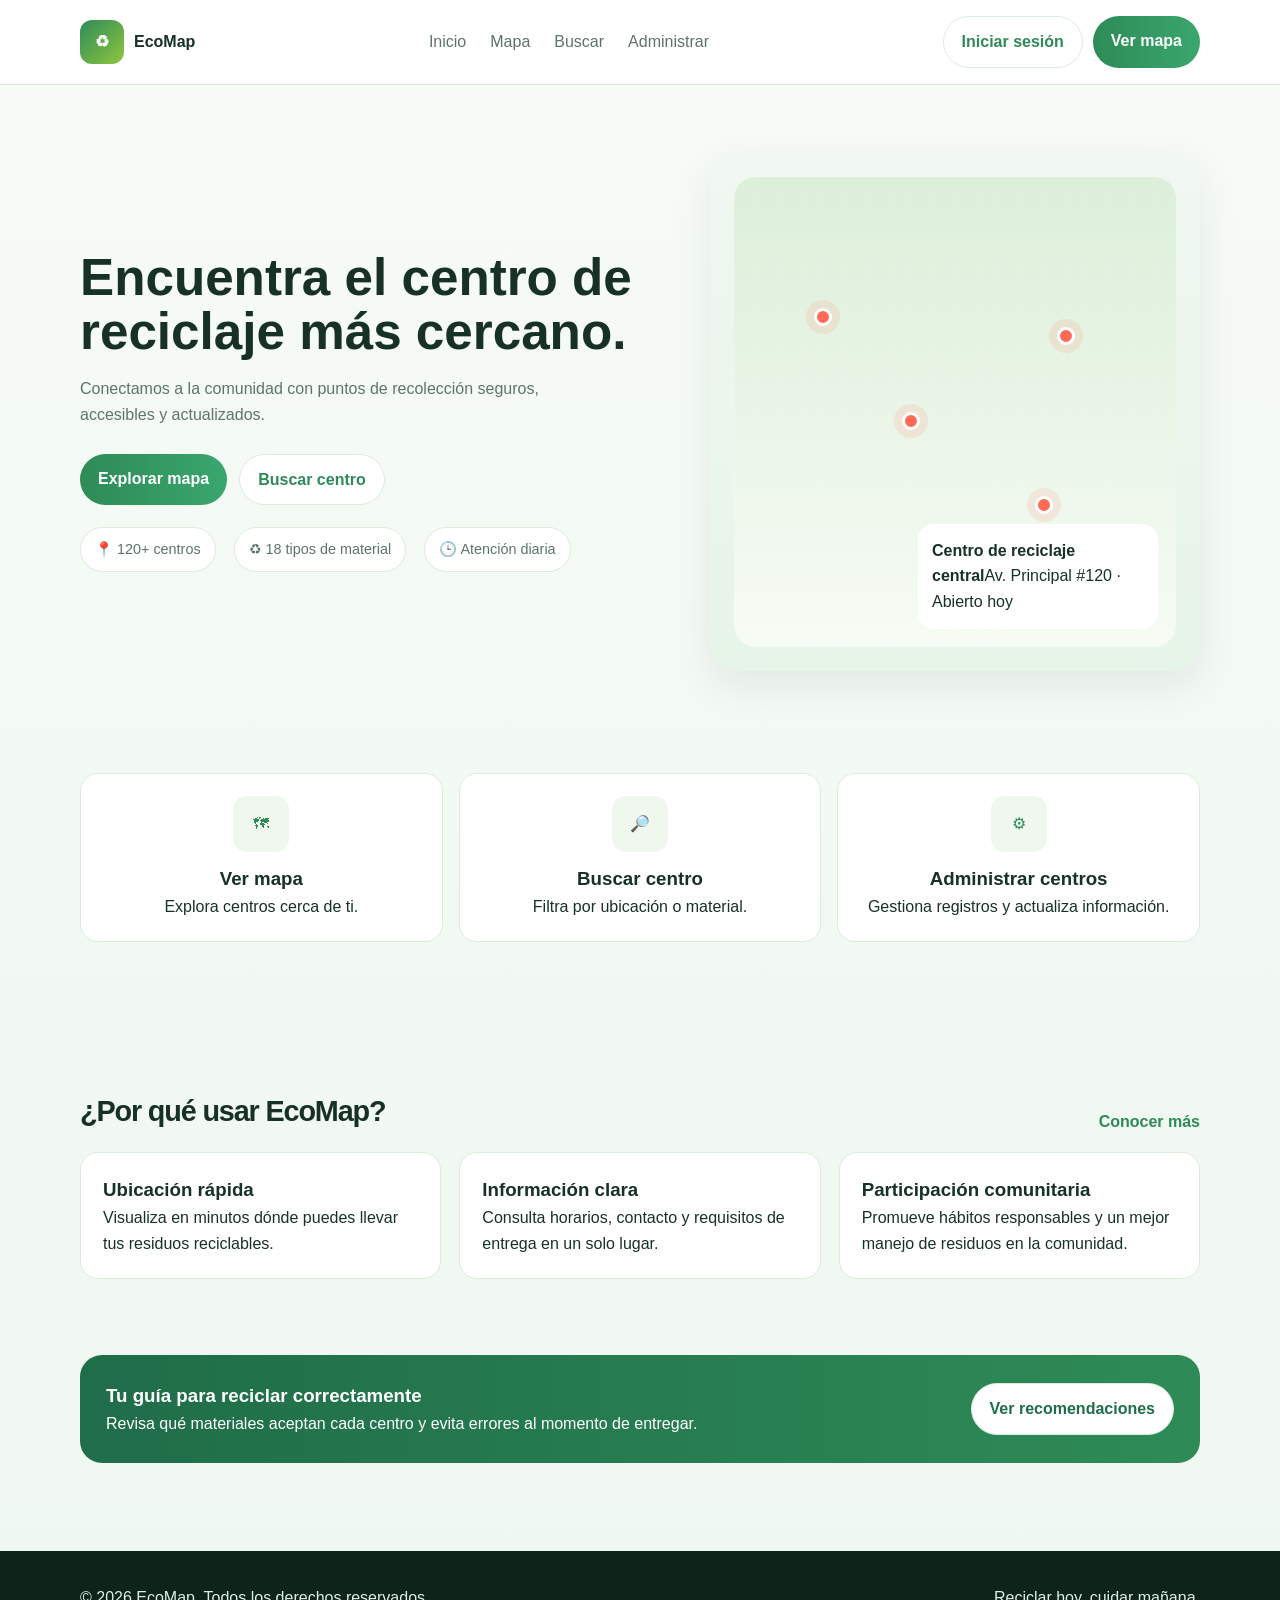
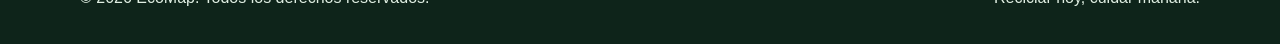
==== index.html @ 4b4d4176 "Index Index, con el css creado general y el css de index" ====
<!DOCTYPE html>
<html lang="es">
<head>
  <meta charset="UTF-8" />
  <meta name="viewport" content="width=device-width, initial-scale=1.0" />
  <title>EcoMap | Centros de Reciclaje</title>
  <link rel="stylesheet" href="css/general.css">
  <link rel="stylesheet" href="css/index.css">
</head>
<body>
  <header>
    <div class="container nav">
      <a href="#" class="brand"><span class="brand-icon">♻</span><span>EcoMap</span></a>
      <nav class="nav-links">
        <a href="#inicio">Inicio</a>
        <a href="#mapa">Mapa</a>
        <a href="#buscar">Buscar</a>
        <a href="#admin">Administrar</a>
      </nav>
      <div class="nav-actions">
        <a href="#admin" class="btn btn-secondary">Iniciar sesión</a>
        <a href="#mapa" class="btn btn-primary">Ver mapa</a>
      </div>
    </div>
  </header>
  <main>
    <section class="hero" id="inicio">
      <div class="container hero-grid">
        <div class="hero-text">
          <h1>Encuentra el centro de reciclaje más cercano.</h1>
          <p>Conectamos a la comunidad con puntos de recolección seguros, accesibles y actualizados.</p>
          <div class="hero-actions">
            <a href="#mapa" class="btn btn-primary">Explorar mapa</a>
            <a href="#buscar" class="btn btn-secondary">Buscar centro</a>
          </div>
          <div class="stats-row">
            <span class="stat-pill">📍 120+ centros</span>
            <span class="stat-pill">♻ 18 tipos de material</span>
            <span class="stat-pill">🕒 Atención diaria</span>
          </div>
        </div>
        <div class="hero-card">
          <div class="map-preview">
            <div class="marker one"></div>
            <div class="marker two"></div>
            <div class="marker three"></div>
            <div class="marker four"></div>
            <div class="map-panel"><strong>Centro de reciclaje central</strong><span>Av. Principal #120 · Abierto hoy</span></div>
          </div>
        </div>
      </div>
    </section>
    <section class="container">
      <div class="quick-actions">
        <a href="#mapa" class="quick-card"><div class="quick-icon">🗺</div><h3>Ver mapa</h3><p>Explora centros cerca de ti.</p></a>
        <a href="#buscar" class="quick-card"><div class="quick-icon">🔎</div><h3>Buscar centro</h3><p>Filtra por ubicación o material.</p></a>
        <a href="#admin" class="quick-card"><div class="quick-icon">⚙</div><h3>Administrar centros</h3><p>Gestiona registros y actualiza información.</p></a>
      </div>
    </section>
    <section id="mapa">
      <div class="container">
        <div class="section-title"><h2>¿Por qué usar EcoMap?</h2><a href="#">Conocer más</a></div>
        <div class="feature-grid">
          <div class="feature-card"><h3>Ubicación rápida</h3><p>Visualiza en minutos dónde puedes llevar tus residuos reciclables.</p></div>
          <div class="feature-card"><h3>Información clara</h3><p>Consulta horarios, contacto y requisitos de entrega en un solo lugar.</p></div>
          <div class="feature-card"><h3>Participación comunitaria</h3><p>Promueve hábitos responsables y un mejor manejo de residuos en la comunidad.</p></div>
        </div>
      </div>
    </section>
    <section id="buscar">
      <div class="container">
        <div class="info-banner">
          <div><h3>Tu guía para reciclar correctamente</h3><p>Revisa qué materiales aceptan cada centro y evita errores al momento de entregar.</p></div>
          <a href="#buscar" class="btn btn-secondary" style="background:#fff;color:#1f6d49;">Ver recomendaciones</a>
        </div>
      </div>
    </section>
  </main>
  <footer>
    <div class="container footer-grid">
      <p>© 2026 EcoMap. Todos los derechos reservados.</p>
      <p>Reciclar hoy, cuidar mañana.</p>
    </div>
  </footer>
</body>
</html>
---- css/general.css ----
:root {
  --bg: #f5f9f4;
  --surface: #ffffff;
  --surface-2: #f0f7ee;
  --primary: #2e8b57;
  --secondary: #8ec63f;
  --text: #183126;
  --muted: #5f7469;
  --border: #ddebdc;
  --shadow: 0 14px 40px rgba(24, 49, 38, 0.08);
  --radius: 18px;
}

* {
  box-sizing: border-box;
  margin: 0;
  padding: 0;
}

html {
  scroll-behavior: smooth;
}

body {
  font-family: Inter, Arial, sans-serif;
  color: var(--text);
  background: linear-gradient(180deg, #f7fbf6 0%, #eef7f0 100%);
  line-height: 1.6;
}

a {
  color: inherit;
  text-decoration: none;
}

img {
  max-width: 100%;
  display: block;
}

.container {
  width: min(1120px, 92%);
  margin: 0 auto;
}

.btn {
  display: inline-block;
  font-weight: 600;
  border-radius: 999px;
  padding: 12px 18px;
  transition: transform 0.2s ease;
}

.btn:hover {
  transform: translateY(-1px);
}

.btn-primary {
  background: linear-gradient(90deg, var(--primary), #3aa66e);
  color: white;
}

.btn-secondary {
  background: white;
  color: var(--primary);
  border: 1px solid var(--border);
}

footer {
  background: #0e241a;
  color: #dfeee2;
  padding: 34px 0;
  margin-top: 40px;
}

.footer-grid {
  display: flex;
  justify-content: space-between;
  gap: 12px;
  flex-wrap: wrap;
}

@media (max-width: 640px) {
  .footer-grid {
    text-align: center;
    justify-content: center;
  }
}
---- css/index.css ----
header {
  background: rgba(255, 255, 255, 0.88);
  backdrop-filter: blur(12px);
  position: sticky;
  top: 0;
  border-bottom: 1px solid var(--border);
  z-index: 1000;
}

.nav {
  display: flex;
  align-items: center;
  justify-content: space-between;
  padding: 16px 0;
  gap: 16px;
}

.brand {
  display: flex;
  align-items: center;
  font-weight: 800;
  gap: 10px;
}

.brand-icon {
  width: 44px;
  height: 44px;
  display: grid;
  place-items: center;
  background: linear-gradient(135deg, var(--primary), var(--secondary));
  border-radius: 12px;
  color: white;
}

.nav-links {
  display: flex;
  gap: 24px;
  color: var(--muted);
  font-weight: 500;
}

.nav-links a:hover {
  color: var(--primary);
}

.nav-actions {
  display: flex;
  gap: 10px;
}

.hero {
  padding: 68px 0 44px;
}

.hero-grid {
  display: grid;
  grid-template-columns: 1.1fr 0.9fr;
  gap: 32px;
  align-items: center;
}

.hero-text h1 {
  font-size: clamp(2rem, 4vw, 3.6rem);
  line-height: 1.05;
  margin-bottom: 18px;
}

.hero-text p {
  color: var(--muted);
  margin-bottom: 26px;
  max-width: 58ch;
}

.hero-actions {
  display: flex;
  gap: 12px;
  flex-wrap: wrap;
  margin-bottom: 22px;
}

.stats-row {
  display: flex;
  gap: 18px;
  flex-wrap: wrap;
}

.stat-pill {
  background: white;
  border: 1px solid var(--border);
  border-radius: 999px;
  padding: 10px 14px;
  font-size: 0.9rem;
  color: var(--muted);
}

.hero-card {
  background: linear-gradient(180deg, #f0f8f1 0%, #e7f4e8 100%);
  border-radius: 28px;
  padding: 24px;
  box-shadow: var(--shadow);
}

.map-preview {
  position: relative;
  background: linear-gradient(180deg, #dcefd9 0%, #f7fbf5 100%);
  min-height: 470px;
  border-radius: 22px;
  overflow: hidden;
}

.map-preview::before {
  content: '';
  position: absolute;
  inset: 0;
  background:
    linear-gradient(rgba(255, 255, 255, 0.18) 1px, transparent 1px) top/100% 22px,
    linear-gradient(90deg, rgba(255, 255, 255, 0.18) 1px, transparent 1px) left/22px 100%;
  opacity: 0.5;
}

.marker {
  position: absolute;
  width: 18px;
  height: 18px;
  background: #ff6b57;
  border-radius: 50%;
  border: 3px solid white;
  box-shadow: 0 0 0 8px rgba(255, 107, 87, 0.12);
}

.marker.one { top: 28%; left: 18%; }
.marker.two { top: 50%; left: 38%; }
.marker.three { top: 68%; left: 68%; }
.marker.four { top: 32%; left: 73%; }

.map-panel {
  position: absolute;
  right: 18px;
  bottom: 18px;
  background: white;
  padding: 14px;
  border-radius: 16px;
  width: 240px;
}

.quick-actions {
  display: grid;
  grid-template-columns: repeat(3, 1fr);
  gap: 16px;
  margin: 30px 0 70px;
}

.quick-card {
  background: white;
  border-radius: var(--radius);
  border: 1px solid var(--border);
  padding: 22px 18px;
  text-align: center;
}

.quick-icon {
  width: 56px;
  height: 56px;
  display: grid;
  place-items: center;
  margin: 0 auto 12px;
  background: var(--surface-2);
  border-radius: 14px;
  color: var(--primary);
}

section {
  padding: 28px 0 48px;
}

.section-title {
  display: flex;
  align-items: end;
  justify-content: space-between;
  margin-bottom: 18px;
  gap: 12px;
}

.section-title h2 {
  font-size: 1.8rem;
  letter-spacing: -0.04em;
}

.section-title a {
  color: var(--primary);
  font-weight: 600;
}

.feature-grid {
  display: grid;
  grid-template-columns: repeat(3, 1fr);
  gap: 18px;
}

.feature-card {
  background: white;
  border-radius: var(--radius);
  border: 1px solid var(--border);
  padding: 22px;
}

.info-banner {
  background: linear-gradient(90deg, #1f6d49, #2e8b57);
  color: white;
  border-radius: 22px;
  padding: 26px;
  display: flex;
  justify-content: space-between;
  align-items: center;
  gap: 16px;
}

@media (max-width: 920px) {
  .hero-grid,
  .feature-grid,
  .quick-actions {
    grid-template-columns: 1fr;
  }

  .nav-links {
    display: none;
  }
}

@media (max-width: 640px) {
  .nav-actions .btn-secondary {
    display: none;
  }

  .map-preview {
    min-height: 380px;
  }

  .info-banner {
    flex-direction: column;
    text-align: center;
  }
}
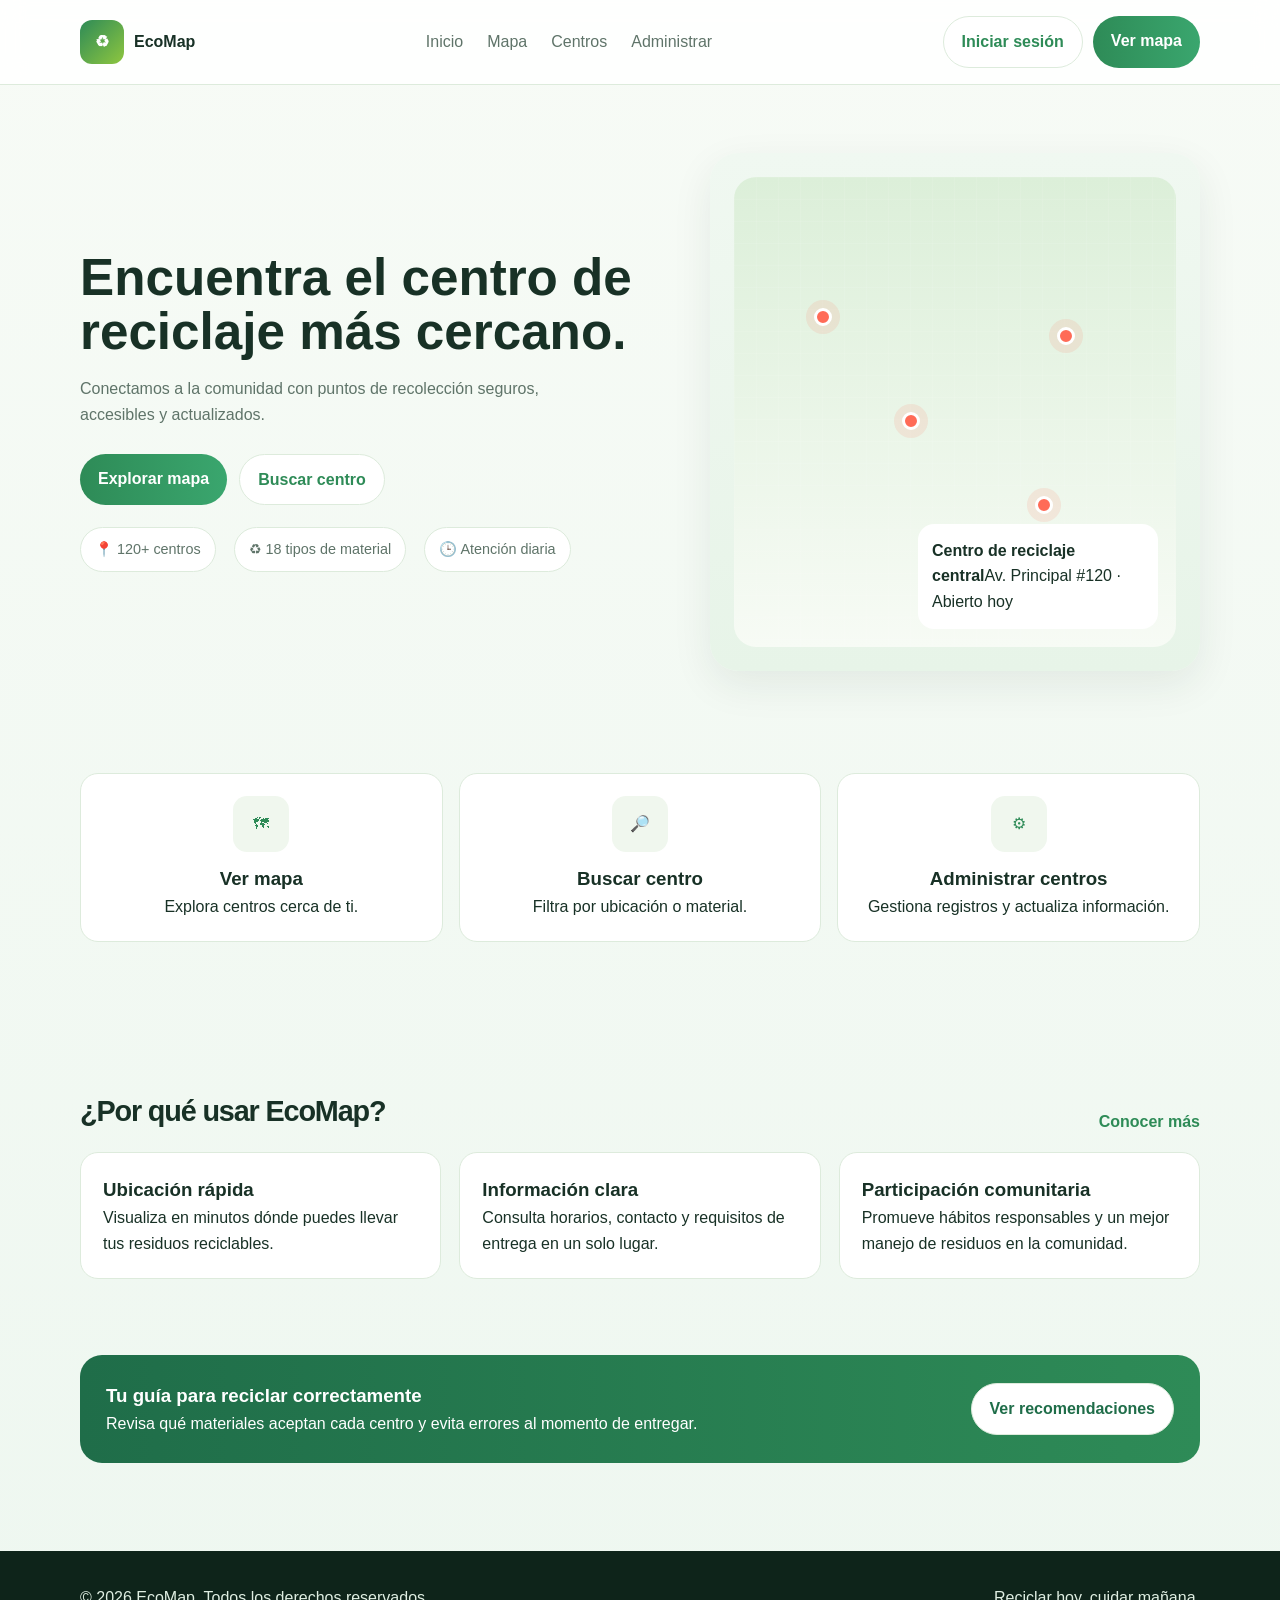
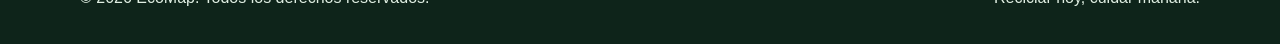
==== commit 61e56089: "act persona 3" ====
--- a/index.html
+++ b/index.html
@@ -7,38 +7,45 @@
   <link rel="stylesheet" href="css/general.css">
   <link rel="stylesheet" href="css/index.css">
 </head>
+
 <body>
   <header>
     <div class="container nav">
       <a href="#" class="brand"><span class="brand-icon">♻</span><span>EcoMap</span></a>
+
       <nav class="nav-links">
         <a href="#inicio">Inicio</a>
-        <a href="#mapa">Mapa</a>
-        <a href="#buscar">Buscar</a>
+        <a href="mapa.html">Mapa</a>
+        <a href="centros.html">Centros</a>
         <a href="#admin">Administrar</a>
       </nav>
+
       <div class="nav-actions">
         <a href="#admin" class="btn btn-secondary">Iniciar sesión</a>
-        <a href="#mapa" class="btn btn-primary">Ver mapa</a>
+        <a href="mapa.html" class="btn btn-primary">Ver mapa</a>
       </div>
     </div>
   </header>
+
   <main>
     <section class="hero" id="inicio">
       <div class="container hero-grid">
         <div class="hero-text">
           <h1>Encuentra el centro de reciclaje más cercano.</h1>
           <p>Conectamos a la comunidad con puntos de recolección seguros, accesibles y actualizados.</p>
+
           <div class="hero-actions">
-            <a href="#mapa" class="btn btn-primary">Explorar mapa</a>
+            <a href="mapa.html" class="btn btn-primary">Explorar mapa</a>
             <a href="#buscar" class="btn btn-secondary">Buscar centro</a>
           </div>
+
           <div class="stats-row">
             <span class="stat-pill">📍 120+ centros</span>
             <span class="stat-pill">♻ 18 tipos de material</span>
             <span class="stat-pill">🕒 Atención diaria</span>
           </div>
         </div>
+
         <div class="hero-card">
           <div class="map-preview">
             <div class="marker one"></div>
@@ -50,16 +57,19 @@
         </div>
       </div>
     </section>
+
     <section class="container">
       <div class="quick-actions">
-        <a href="#mapa" class="quick-card"><div class="quick-icon">🗺</div><h3>Ver mapa</h3><p>Explora centros cerca de ti.</p></a>
+        <a href="mapa.html" class="quick-card"><div class="quick-icon">🗺</div><h3>Ver mapa</h3><p>Explora centros cerca de ti.</p></a>
         <a href="#buscar" class="quick-card"><div class="quick-icon">🔎</div><h3>Buscar centro</h3><p>Filtra por ubicación o material.</p></a>
         <a href="#admin" class="quick-card"><div class="quick-icon">⚙</div><h3>Administrar centros</h3><p>Gestiona registros y actualiza información.</p></a>
       </div>
     </section>
-    <section id="mapa">
+
+    <section id="beneficios">
       <div class="container">
         <div class="section-title"><h2>¿Por qué usar EcoMap?</h2><a href="#">Conocer más</a></div>
+
         <div class="feature-grid">
           <div class="feature-card"><h3>Ubicación rápida</h3><p>Visualiza en minutos dónde puedes llevar tus residuos reciclables.</p></div>
           <div class="feature-card"><h3>Información clara</h3><p>Consulta horarios, contacto y requisitos de entrega en un solo lugar.</p></div>
@@ -67,6 +77,7 @@
         </div>
       </div>
     </section>
+
     <section id="buscar">
       <div class="container">
         <div class="info-banner">
@@ -76,6 +87,7 @@
       </div>
     </section>
   </main>
+
   <footer>
     <div class="container footer-grid">
       <p>© 2026 EcoMap. Todos los derechos reservados.</p>
@@ -83,4 +95,4 @@
     </div>
   </footer>
 </body>
-</html>
+</html>
